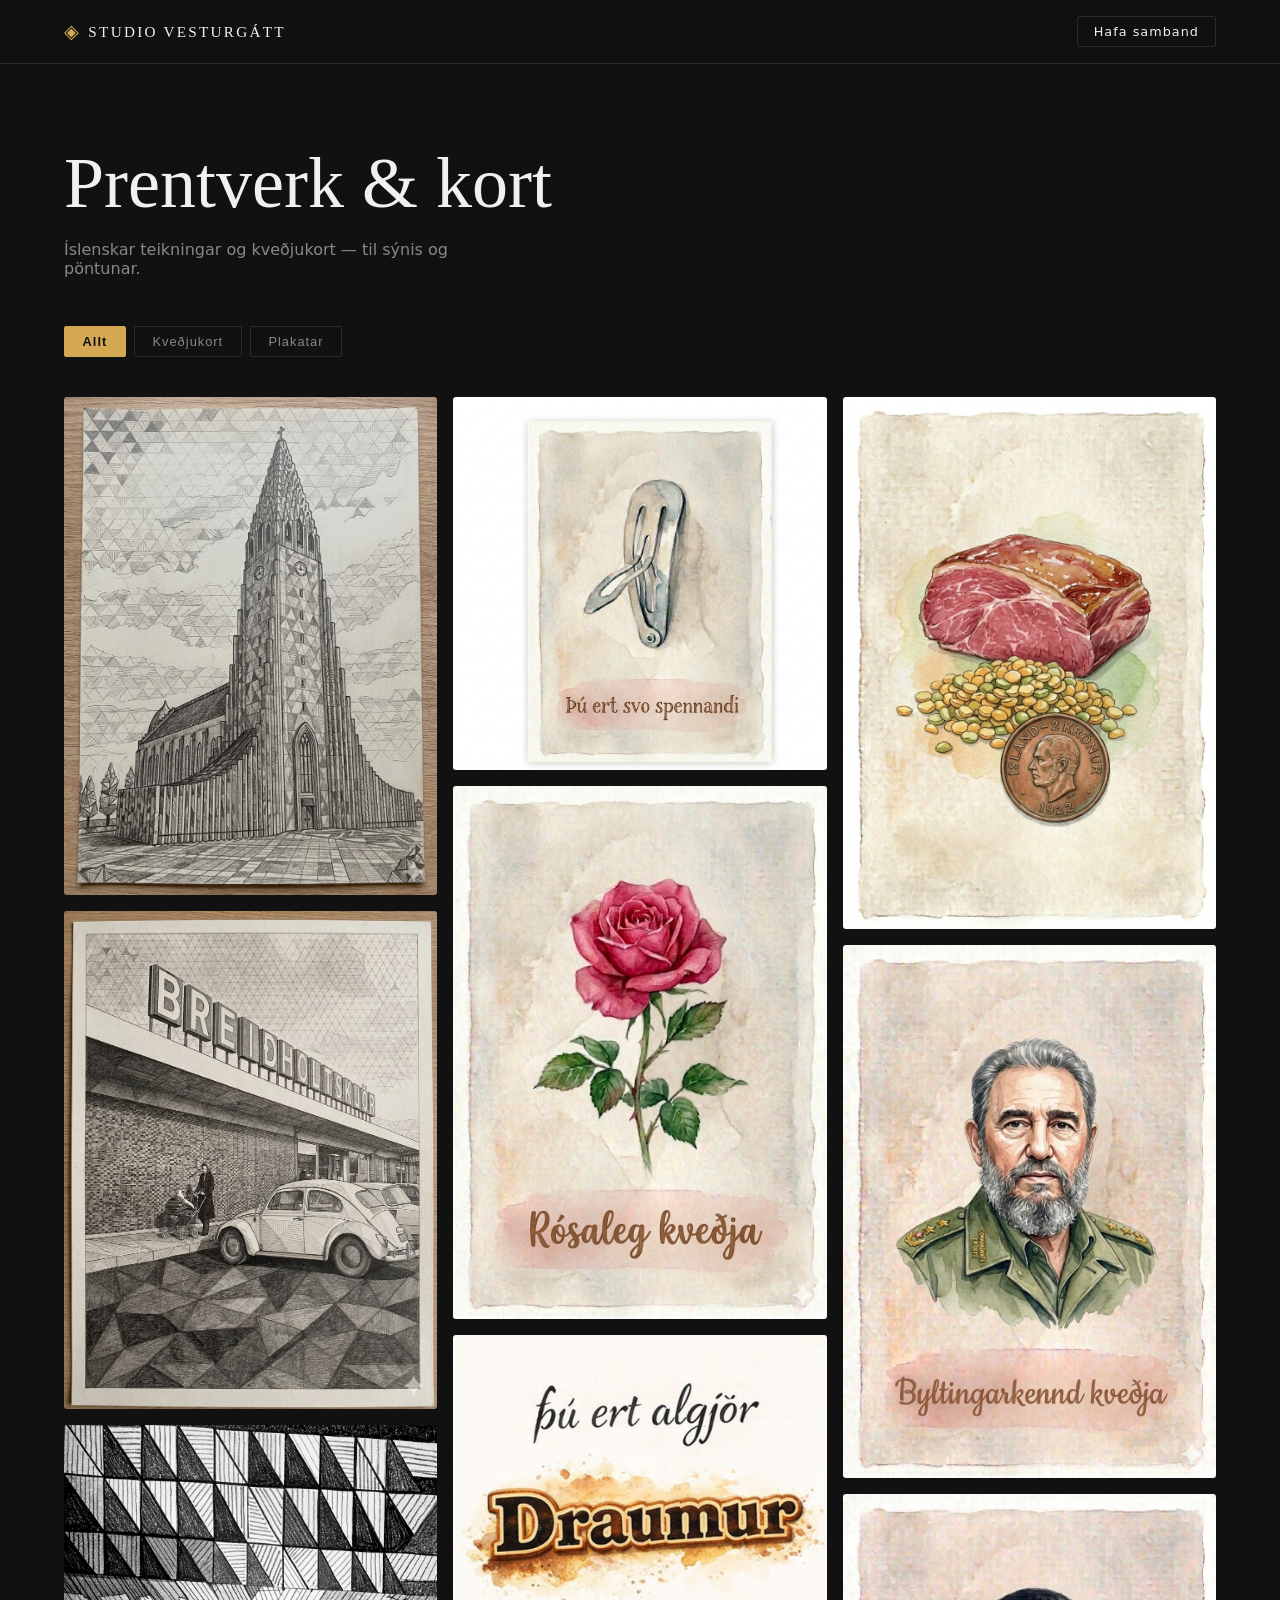
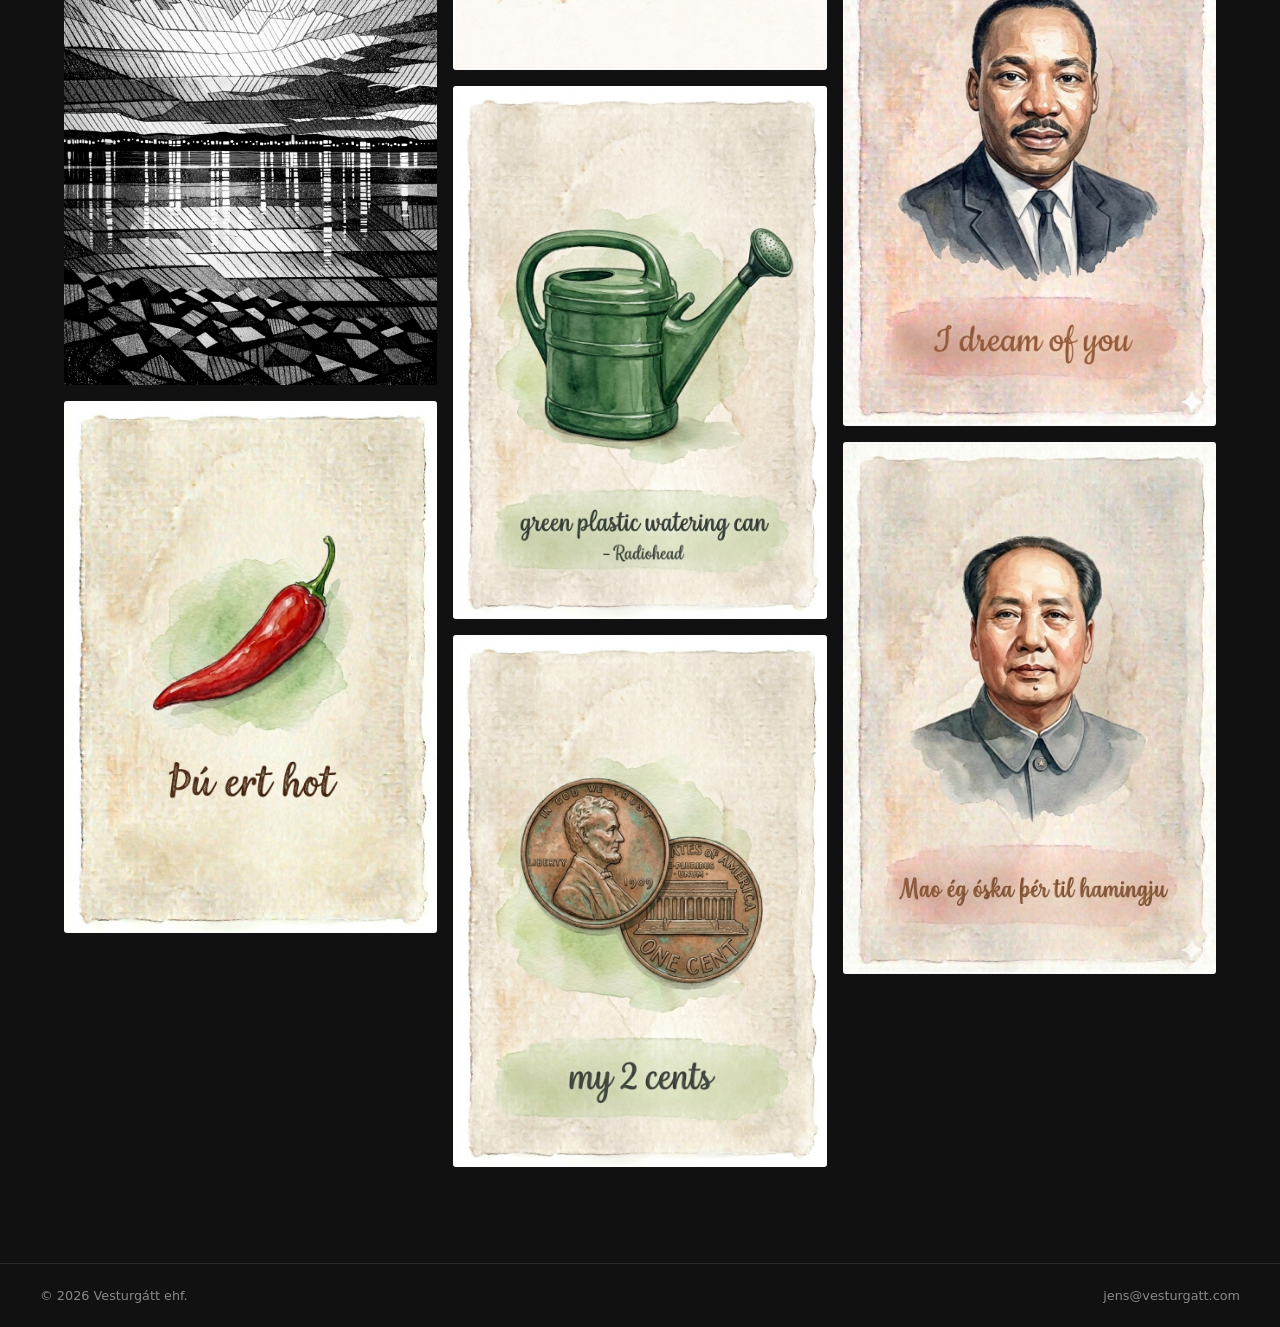
==== index.html @ df01d3bf "Initial commit — studio.vesturgatt.com showcase site" ====
<!DOCTYPE html>
<html lang="is">
<head>
  <meta charset="UTF-8" />
  <meta name="viewport" content="width=device-width, initial-scale=1.0" />
  <title>Studio Vesturgátt</title>
  <link rel="stylesheet" href="style.css" />
</head>
<body>

  <header>
    <div class="header-inner">
      <div class="logo">
        <span class="logo-mark">◈</span>
        <span class="logo-text">STUDIO VESTURGÁTT</span>
      </div>
      <a href="mailto:jens@vesturgatt.com" class="contact-btn">Hafa samband</a>
    </div>
  </header>

  <section class="hero">
    <h1>Prent&shy;verk &amp; kort</h1>
    <p>Íslenskar teikningar og kveðjukort — til sýnis og pöntunar.</p>
  </section>

  <section class="gallery-section">
    <div class="filters">
      <button class="filter-btn active" data-filter="all">Allt</button>
      <button class="filter-btn" data-filter="kvedja">Kveðjukort</button>
      <button class="filter-btn" data-filter="plakat">Plakatar</button>
    </div>

    <div class="grid" id="grid">

      <!-- Plakatar -->
      <div class="item" data-category="plakat">
        <img src="assets/Hallgrims.png" alt="Hallgrímskirkja" loading="lazy" />
        <div class="item-info">
          <span class="item-title">Hallgrímskirkja</span>
          <span class="item-tag">Plakati</span>
        </div>
      </div>

      <div class="item" data-category="plakat">
        <img src="assets/Breiðholtskjör.png" alt="Breiðholtskjör" loading="lazy" />
        <div class="item-info">
          <span class="item-title">Breiðholtskjör</span>
          <span class="item-tag">Plakati</span>
        </div>
      </div>

      <div class="item" data-category="plakat">
        <img src="assets/VIK skyline 30jan.png" alt="VÍK Skyline" loading="lazy" />
        <div class="item-info">
          <span class="item-title">VÍK Skyline</span>
          <span class="item-tag">Plakati</span>
        </div>
      </div>

      <!-- Kveðjukort -->
      <div class="item" data-category="kvedja">
        <img src="assets/þú ert hot.png" alt="Þú ert hot" loading="lazy" />
        <div class="item-info">
          <span class="item-title">Þú ert hot</span>
          <span class="item-tag">Kveðjukort</span>
        </div>
      </div>

      <div class="item" data-category="kvedja">
        <img src="assets/Þú ert svo spennandi.png" alt="Þú ert svo spennandi" loading="lazy" />
        <div class="item-info">
          <span class="item-title">Þú ert svo spennandi</span>
          <span class="item-tag">Kveðjukort</span>
        </div>
      </div>

      <div class="item" data-category="kvedja">
        <img src="assets/Rósaleg kveðja.png" alt="Rósaleg kveðja" loading="lazy" />
        <div class="item-info">
          <span class="item-title">Rósaleg kveðja</span>
          <span class="item-tag">Kveðjukort</span>
        </div>
      </div>

      <div class="item" data-category="kvedja">
        <img src="assets/draumur_kort.jpg" alt="Þú ert algjör Draumur" loading="lazy" />
        <div class="item-info">
          <span class="item-title">Þú ert algjör Draumur</span>
          <span class="item-tag">Kveðjukort</span>
        </div>
      </div>

      <div class="item" data-category="kvedja">
        <img src="assets/greenplasticwateringcan.png" alt="Green plastic watering can" loading="lazy" />
        <div class="item-info">
          <span class="item-title">Green plastic watering can</span>
          <span class="item-tag">Kveðjukort</span>
        </div>
      </div>

      <div class="item" data-category="kvedja">
        <img src="assets/my2cents-2.png" alt="My 2 cents" loading="lazy" />
        <div class="item-info">
          <span class="item-title">My 2 cents</span>
          <span class="item-tag">Kveðjukort</span>
        </div>
      </div>

      <div class="item" data-category="kvedja">
        <img src="assets/saltkjötogbaunirtúkall.png" alt="Saltkjöt og baunir" loading="lazy" />
        <div class="item-info">
          <span class="item-title">Saltkjöt og baunir</span>
          <span class="item-tag">Kveðjukort</span>
        </div>
      </div>

      <div class="item" data-category="kvedja">
        <img src="assets/Castro.png" alt="Byltingarkennd kveðja" loading="lazy" />
        <div class="item-info">
          <span class="item-title">Byltingarkennd kveðja</span>
          <span class="item-tag">Kveðjukort</span>
        </div>
      </div>

      <div class="item" data-category="kvedja">
        <img src="assets/MLK.png" alt="I dream of you" loading="lazy" />
        <div class="item-info">
          <span class="item-title">I dream of you</span>
          <span class="item-tag">Kveðjukort</span>
        </div>
      </div>

      <div class="item" data-category="kvedja">
        <img src="assets/Mao.png" alt="Mao ég óska þér til hamingju" loading="lazy" />
        <div class="item-info">
          <span class="item-title">Mao ég óska þér til hamingju</span>
          <span class="item-tag">Kveðjukort</span>
        </div>
      </div>

    </div>
  </section>

  <footer>
    <div class="footer-inner">
      <span>© 2026 Vesturgátt ehf.</span>
      <a href="mailto:jens@vesturgatt.com">jens@vesturgatt.com</a>
    </div>
  </footer>

  <!-- Lightbox -->
  <div class="lightbox" id="lightbox">
    <button class="lightbox-close" id="lightbox-close">✕</button>
    <div class="lightbox-content">
      <img id="lightbox-img" src="" alt="" />
      <div class="lightbox-meta">
        <span id="lightbox-title"></span>
        <span id="lightbox-tag"></span>
      </div>
      <a href="mailto:jens@vesturgatt.com?subject=Pöntun" class="lightbox-order-btn">Panta þetta</a>
    </div>
  </div>

  <script src="script.js"></script>
</body>
</html>
---- style.css ----
*, *::before, *::after {
  box-sizing: border-box;
  margin: 0;
  padding: 0;
}

:root {
  --bg: #111111;
  --surface: #1c1c1c;
  --border: #2a2a2a;
  --text: #f0f0f0;
  --muted: #888;
  --accent: #d4a853;
  --font-display: 'Georgia', 'Times New Roman', serif;
  --font-body: system-ui, -apple-system, sans-serif;
}

html {
  scroll-behavior: smooth;
}

body {
  background: var(--bg);
  color: var(--text);
  font-family: var(--font-body);
  min-height: 100vh;
}

/* ── Header ── */
header {
  position: sticky;
  top: 0;
  z-index: 100;
  background: rgba(17, 17, 17, 0.92);
  backdrop-filter: blur(12px);
  border-bottom: 1px solid var(--border);
}

.header-inner {
  max-width: 1200px;
  margin: 0 auto;
  padding: 1rem 1.5rem;
  display: flex;
  align-items: center;
  justify-content: space-between;
}

.logo {
  display: flex;
  align-items: center;
  gap: 0.6rem;
}

.logo-mark {
  color: var(--accent);
  font-size: 1.2rem;
}

.logo-text {
  font-family: var(--font-display);
  font-size: 0.95rem;
  letter-spacing: 0.15em;
  color: var(--text);
}

.contact-btn {
  font-size: 0.8rem;
  letter-spacing: 0.08em;
  color: var(--text);
  text-decoration: none;
  border: 1px solid var(--border);
  padding: 0.45rem 1rem;
  border-radius: 2px;
  transition: border-color 0.2s, color 0.2s;
}

.contact-btn:hover {
  border-color: var(--accent);
  color: var(--accent);
}

/* ── Hero ── */
.hero {
  max-width: 1200px;
  margin: 0 auto;
  padding: 5rem 1.5rem 3rem;
}

.hero h1 {
  font-family: var(--font-display);
  font-size: clamp(2.5rem, 6vw, 4.5rem);
  font-weight: normal;
  line-height: 1.1;
  color: var(--text);
  margin-bottom: 1rem;
}

.hero p {
  font-size: 1rem;
  color: var(--muted);
  max-width: 400px;
}

/* ── Filters ── */
.gallery-section {
  max-width: 1200px;
  margin: 0 auto;
  padding: 0 1.5rem 6rem;
}

.filters {
  display: flex;
  gap: 0.5rem;
  margin-bottom: 2.5rem;
}

.filter-btn {
  background: transparent;
  border: 1px solid var(--border);
  color: var(--muted);
  font-size: 0.8rem;
  letter-spacing: 0.08em;
  padding: 0.45rem 1.1rem;
  border-radius: 2px;
  cursor: pointer;
  transition: all 0.2s;
}

.filter-btn:hover {
  color: var(--text);
  border-color: #444;
}

.filter-btn.active {
  background: var(--accent);
  border-color: var(--accent);
  color: #111;
  font-weight: 600;
}

/* ── Grid ── */
.grid {
  columns: 3 280px;
  gap: 1rem;
}

.item {
  break-inside: avoid;
  margin-bottom: 1rem;
  position: relative;
  cursor: pointer;
  overflow: hidden;
  border-radius: 3px;
  background: var(--surface);
}

.item img {
  display: block;
  width: 100%;
  height: auto;
  transition: transform 0.4s ease, opacity 0.3s;
}

.item:hover img {
  transform: scale(1.03);
  opacity: 0.85;
}

.item-info {
  position: absolute;
  bottom: 0;
  left: 0;
  right: 0;
  padding: 2rem 1rem 0.9rem;
  background: linear-gradient(transparent, rgba(0,0,0,0.75));
  display: flex;
  align-items: flex-end;
  justify-content: space-between;
  opacity: 0;
  transition: opacity 0.3s;
}

.item:hover .item-info {
  opacity: 1;
}

.item-title {
  font-family: var(--font-display);
  font-size: 0.9rem;
  color: #fff;
}

.item-tag {
  font-size: 0.7rem;
  letter-spacing: 0.08em;
  color: var(--accent);
  text-transform: uppercase;
}

/* Hidden items during filter */
.item.hidden {
  display: none;
}

/* ── Lightbox ── */
.lightbox {
  position: fixed;
  inset: 0;
  z-index: 999;
  background: rgba(0,0,0,0.92);
  display: flex;
  align-items: center;
  justify-content: center;
  opacity: 0;
  pointer-events: none;
  transition: opacity 0.3s;
}

.lightbox.open {
  opacity: 1;
  pointer-events: all;
}

.lightbox-close {
  position: absolute;
  top: 1.5rem;
  right: 1.5rem;
  background: none;
  border: none;
  color: var(--muted);
  font-size: 1.4rem;
  cursor: pointer;
  transition: color 0.2s;
  line-height: 1;
}

.lightbox-close:hover {
  color: var(--text);
}

.lightbox-content {
  display: flex;
  flex-direction: column;
  align-items: center;
  gap: 1.2rem;
  max-width: 90vw;
  max-height: 90vh;
}

#lightbox-img {
  max-width: 100%;
  max-height: 75vh;
  object-fit: contain;
  border-radius: 3px;
  box-shadow: 0 30px 80px rgba(0,0,0,0.6);
}

.lightbox-meta {
  display: flex;
  align-items: center;
  gap: 1rem;
}

#lightbox-title {
  font-family: var(--font-display);
  font-size: 1.1rem;
  color: var(--text);
}

#lightbox-tag {
  font-size: 0.7rem;
  letter-spacing: 0.1em;
  color: var(--accent);
  text-transform: uppercase;
}

.lightbox-order-btn {
  font-size: 0.82rem;
  letter-spacing: 0.1em;
  color: #111;
  background: var(--accent);
  text-decoration: none;
  padding: 0.65rem 1.8rem;
  border-radius: 2px;
  transition: opacity 0.2s;
}

.lightbox-order-btn:hover {
  opacity: 0.85;
}

/* ── Footer ── */
footer {
  border-top: 1px solid var(--border);
  padding: 1.5rem;
}

.footer-inner {
  max-width: 1200px;
  margin: 0 auto;
  display: flex;
  justify-content: space-between;
  align-items: center;
  font-size: 0.8rem;
  color: var(--muted);
}

.footer-inner a {
  color: var(--muted);
  text-decoration: none;
  transition: color 0.2s;
}

.footer-inner a:hover {
  color: var(--accent);
}

/* ── Responsive ── */
@media (max-width: 600px) {
  .grid {
    columns: 2 140px;
    gap: 0.5rem;
  }

  .item {
    margin-bottom: 0.5rem;
  }

  .item-info {
    opacity: 1;
  }

  .hero {
    padding: 3rem 1.5rem 2rem;
  }

  .logo-text {
    font-size: 0.8rem;
  }
}
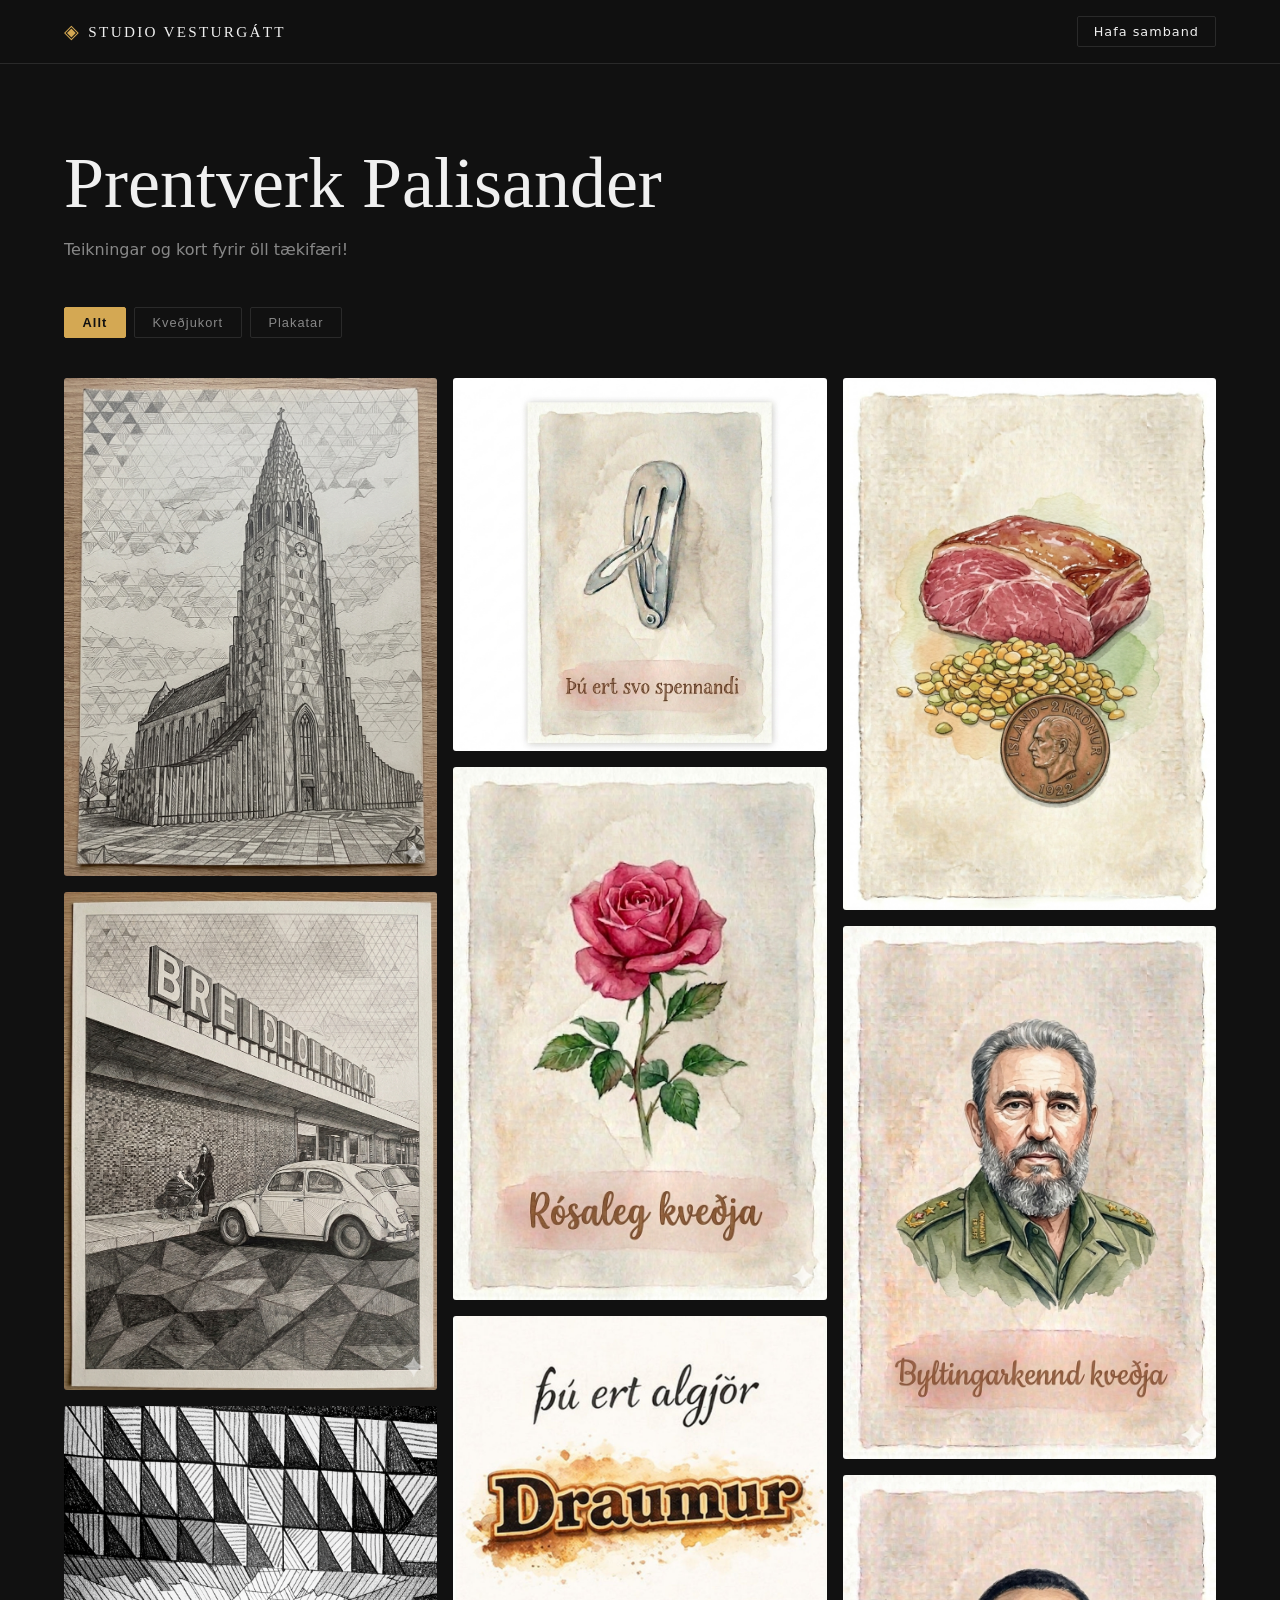
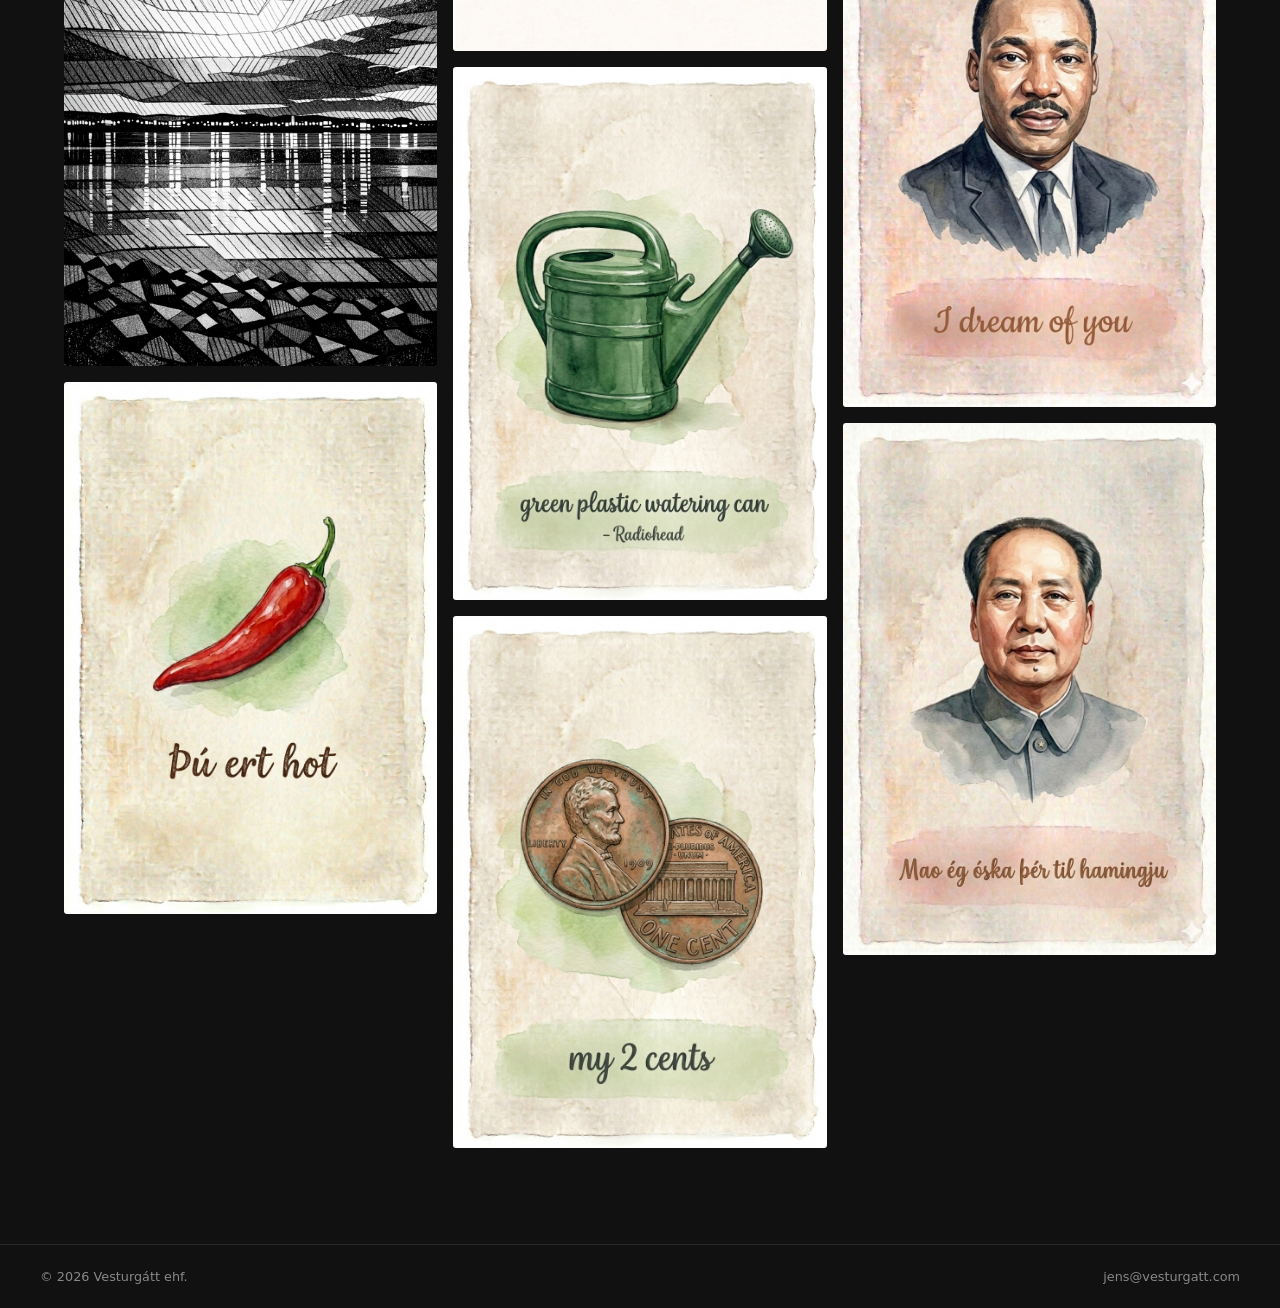
==== commit 3d78a4f6: "Update hero text — Prentverk Palisander" ====
--- a/index.html
+++ b/index.html
@@ -19,8 +19,8 @@
   </header>
 
   <section class="hero">
-    <h1>Prent&shy;verk &amp; kort</h1>
-    <p>Íslenskar teikningar og kveðjukort — til sýnis og pöntunar.</p>
+    <h1>Prentverk Palisander</h1>
+    <p>Teikningar og kort fyrir öll tækifæri!</p>
   </section>
 
   <section class="gallery-section">
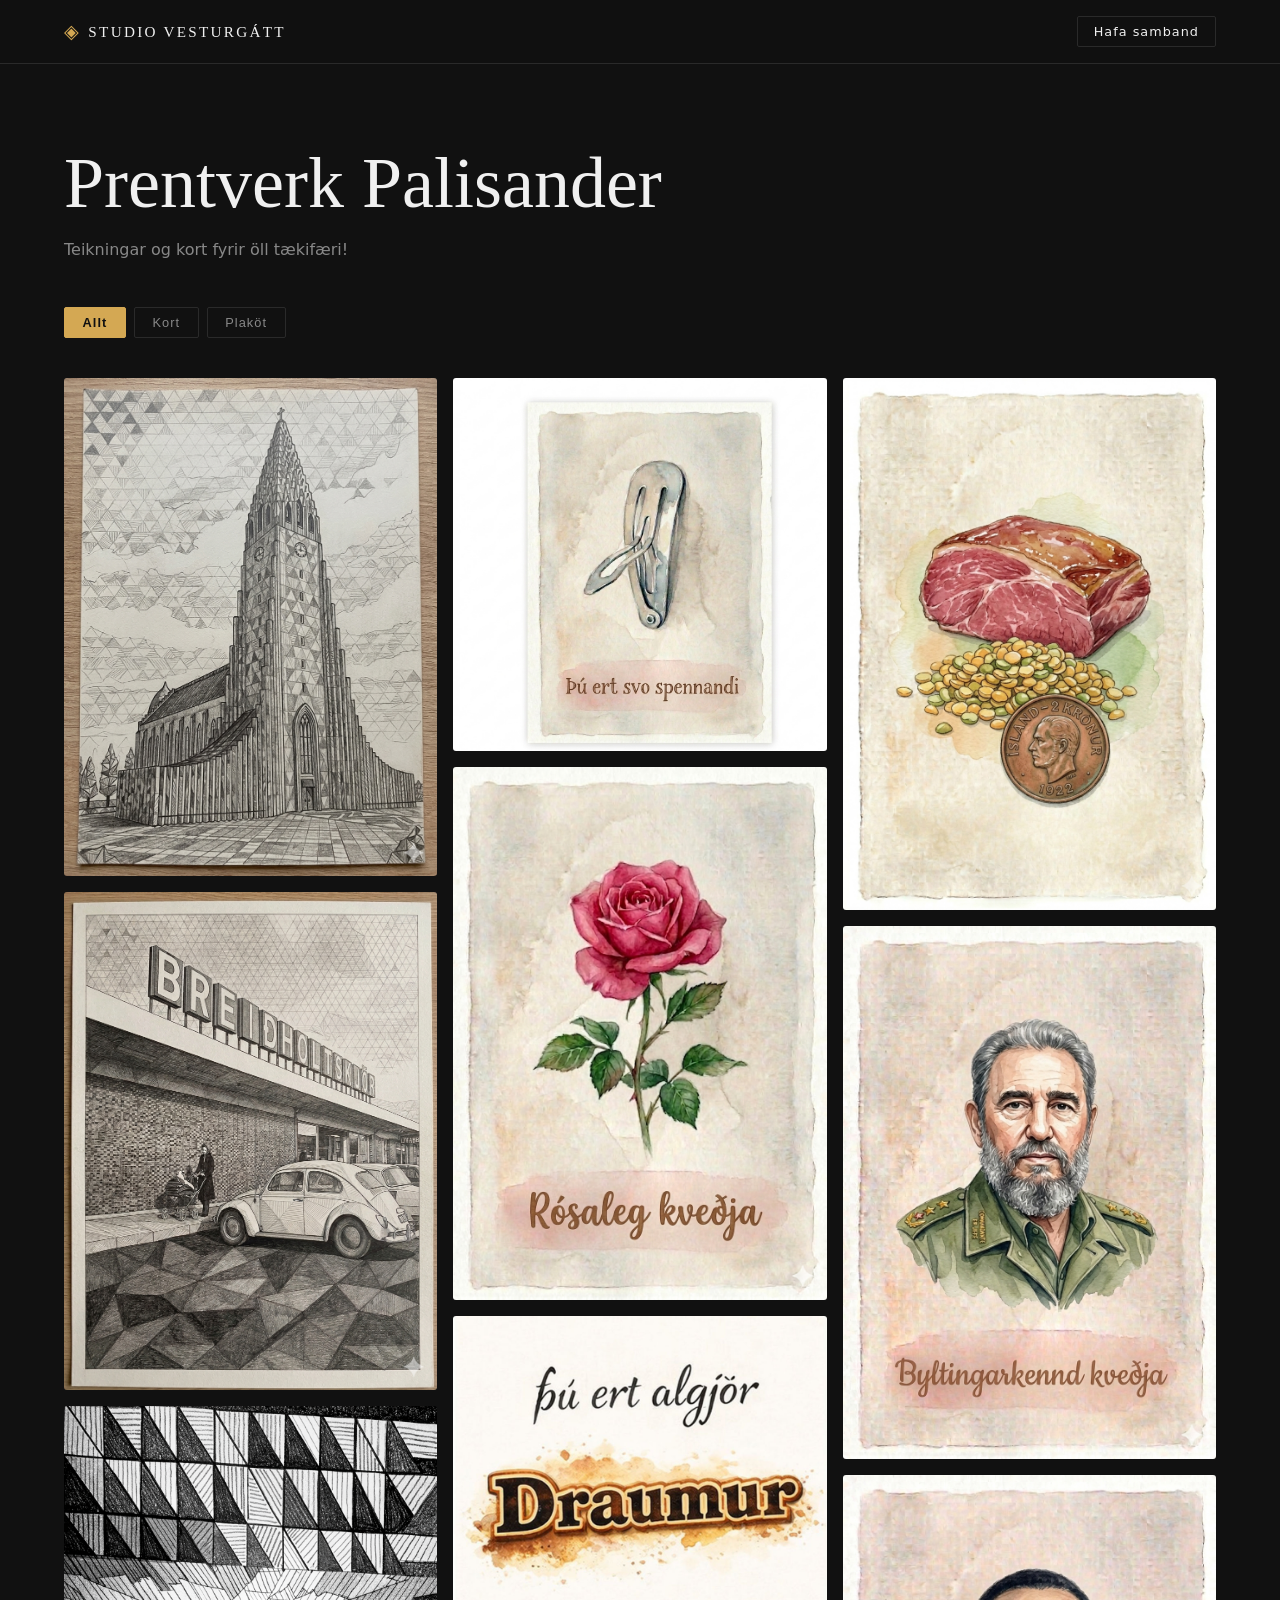
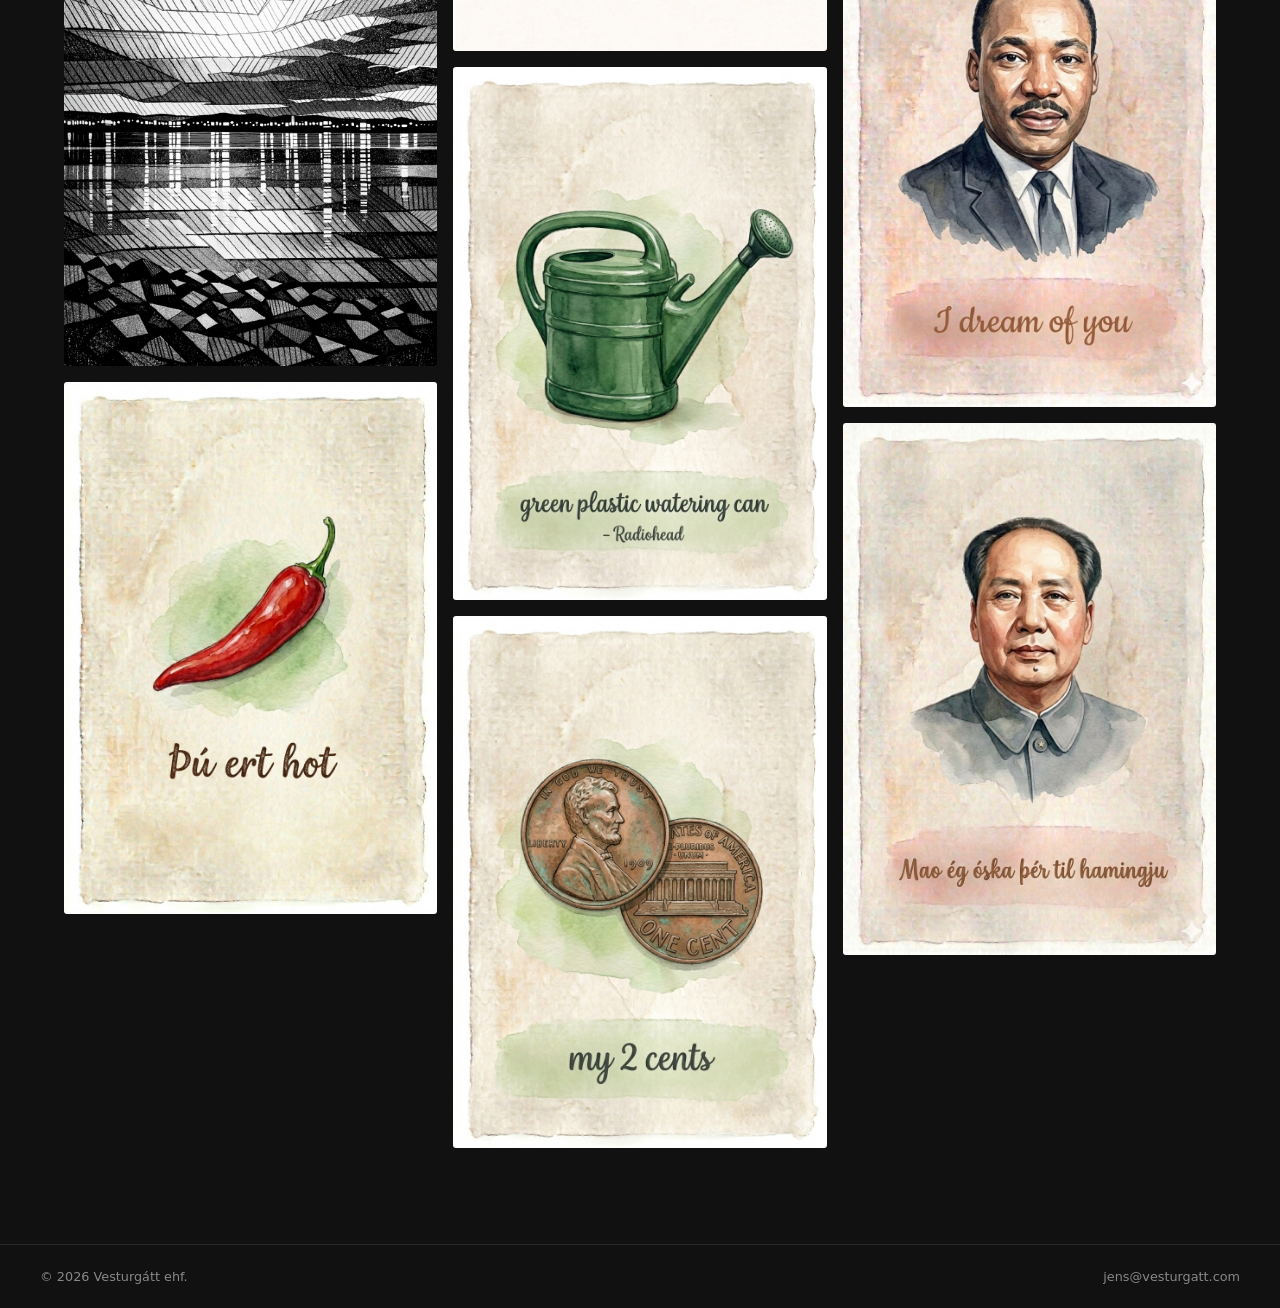
==== commit 33d49e60: "Rename filters: Kort / Plaköt" ====
--- a/index.html
+++ b/index.html
@@ -26,8 +26,8 @@
   <section class="gallery-section">
     <div class="filters">
       <button class="filter-btn active" data-filter="all">Allt</button>
-      <button class="filter-btn" data-filter="kvedja">Kveðjukort</button>
-      <button class="filter-btn" data-filter="plakat">Plakatar</button>
+      <button class="filter-btn" data-filter="kvedja">Kort</button>
+      <button class="filter-btn" data-filter="plakat">Plaköt</button>
     </div>
 
     <div class="grid" id="grid">
@@ -37,7 +37,7 @@
         <img src="assets/Hallgrims.png" alt="Hallgrímskirkja" loading="lazy" />
         <div class="item-info">
           <span class="item-title">Hallgrímskirkja</span>
-          <span class="item-tag">Plakati</span>
+          <span class="item-tag">Plakot</span>
         </div>
       </div>
 
@@ -45,7 +45,7 @@
         <img src="assets/Breiðholtskjör.png" alt="Breiðholtskjör" loading="lazy" />
         <div class="item-info">
           <span class="item-title">Breiðholtskjör</span>
-          <span class="item-tag">Plakati</span>
+          <span class="item-tag">Plakot</span>
         </div>
       </div>
 
@@ -53,7 +53,7 @@
         <img src="assets/VIK skyline 30jan.png" alt="VÍK Skyline" loading="lazy" />
         <div class="item-info">
           <span class="item-title">VÍK Skyline</span>
-          <span class="item-tag">Plakati</span>
+          <span class="item-tag">Plakot</span>
         </div>
       </div>
 
@@ -62,7 +62,7 @@
         <img src="assets/þú ert hot.png" alt="Þú ert hot" loading="lazy" />
         <div class="item-info">
           <span class="item-title">Þú ert hot</span>
-          <span class="item-tag">Kveðjukort</span>
+          <span class="item-tag">Kort</span>
         </div>
       </div>
 
@@ -70,7 +70,7 @@
         <img src="assets/Þú ert svo spennandi.png" alt="Þú ert svo spennandi" loading="lazy" />
         <div class="item-info">
           <span class="item-title">Þú ert svo spennandi</span>
-          <span class="item-tag">Kveðjukort</span>
+          <span class="item-tag">Kort</span>
         </div>
       </div>
 
@@ -78,7 +78,7 @@
         <img src="assets/Rósaleg kveðja.png" alt="Rósaleg kveðja" loading="lazy" />
         <div class="item-info">
           <span class="item-title">Rósaleg kveðja</span>
-          <span class="item-tag">Kveðjukort</span>
+          <span class="item-tag">Kort</span>
         </div>
       </div>
 
@@ -86,7 +86,7 @@
         <img src="assets/draumur_kort.jpg" alt="Þú ert algjör Draumur" loading="lazy" />
         <div class="item-info">
           <span class="item-title">Þú ert algjör Draumur</span>
-          <span class="item-tag">Kveðjukort</span>
+          <span class="item-tag">Kort</span>
         </div>
       </div>
 
@@ -94,7 +94,7 @@
         <img src="assets/greenplasticwateringcan.png" alt="Green plastic watering can" loading="lazy" />
         <div class="item-info">
           <span class="item-title">Green plastic watering can</span>
-          <span class="item-tag">Kveðjukort</span>
+          <span class="item-tag">Kort</span>
         </div>
       </div>
 
@@ -102,7 +102,7 @@
         <img src="assets/my2cents-2.png" alt="My 2 cents" loading="lazy" />
         <div class="item-info">
           <span class="item-title">My 2 cents</span>
-          <span class="item-tag">Kveðjukort</span>
+          <span class="item-tag">Kort</span>
         </div>
       </div>
 
@@ -110,7 +110,7 @@
         <img src="assets/saltkjötogbaunirtúkall.png" alt="Saltkjöt og baunir" loading="lazy" />
         <div class="item-info">
           <span class="item-title">Saltkjöt og baunir</span>
-          <span class="item-tag">Kveðjukort</span>
+          <span class="item-tag">Kort</span>
         </div>
       </div>
 
@@ -118,7 +118,7 @@
         <img src="assets/Castro.png" alt="Byltingarkennd kveðja" loading="lazy" />
         <div class="item-info">
           <span class="item-title">Byltingarkennd kveðja</span>
-          <span class="item-tag">Kveðjukort</span>
+          <span class="item-tag">Kort</span>
         </div>
       </div>
 
@@ -126,7 +126,7 @@
         <img src="assets/MLK.png" alt="I dream of you" loading="lazy" />
         <div class="item-info">
           <span class="item-title">I dream of you</span>
-          <span class="item-tag">Kveðjukort</span>
+          <span class="item-tag">Kort</span>
         </div>
       </div>
 
@@ -134,7 +134,7 @@
         <img src="assets/Mao.png" alt="Mao ég óska þér til hamingju" loading="lazy" />
         <div class="item-info">
           <span class="item-title">Mao ég óska þér til hamingju</span>
-          <span class="item-tag">Kveðjukort</span>
+          <span class="item-tag">Kort</span>
         </div>
       </div>
 
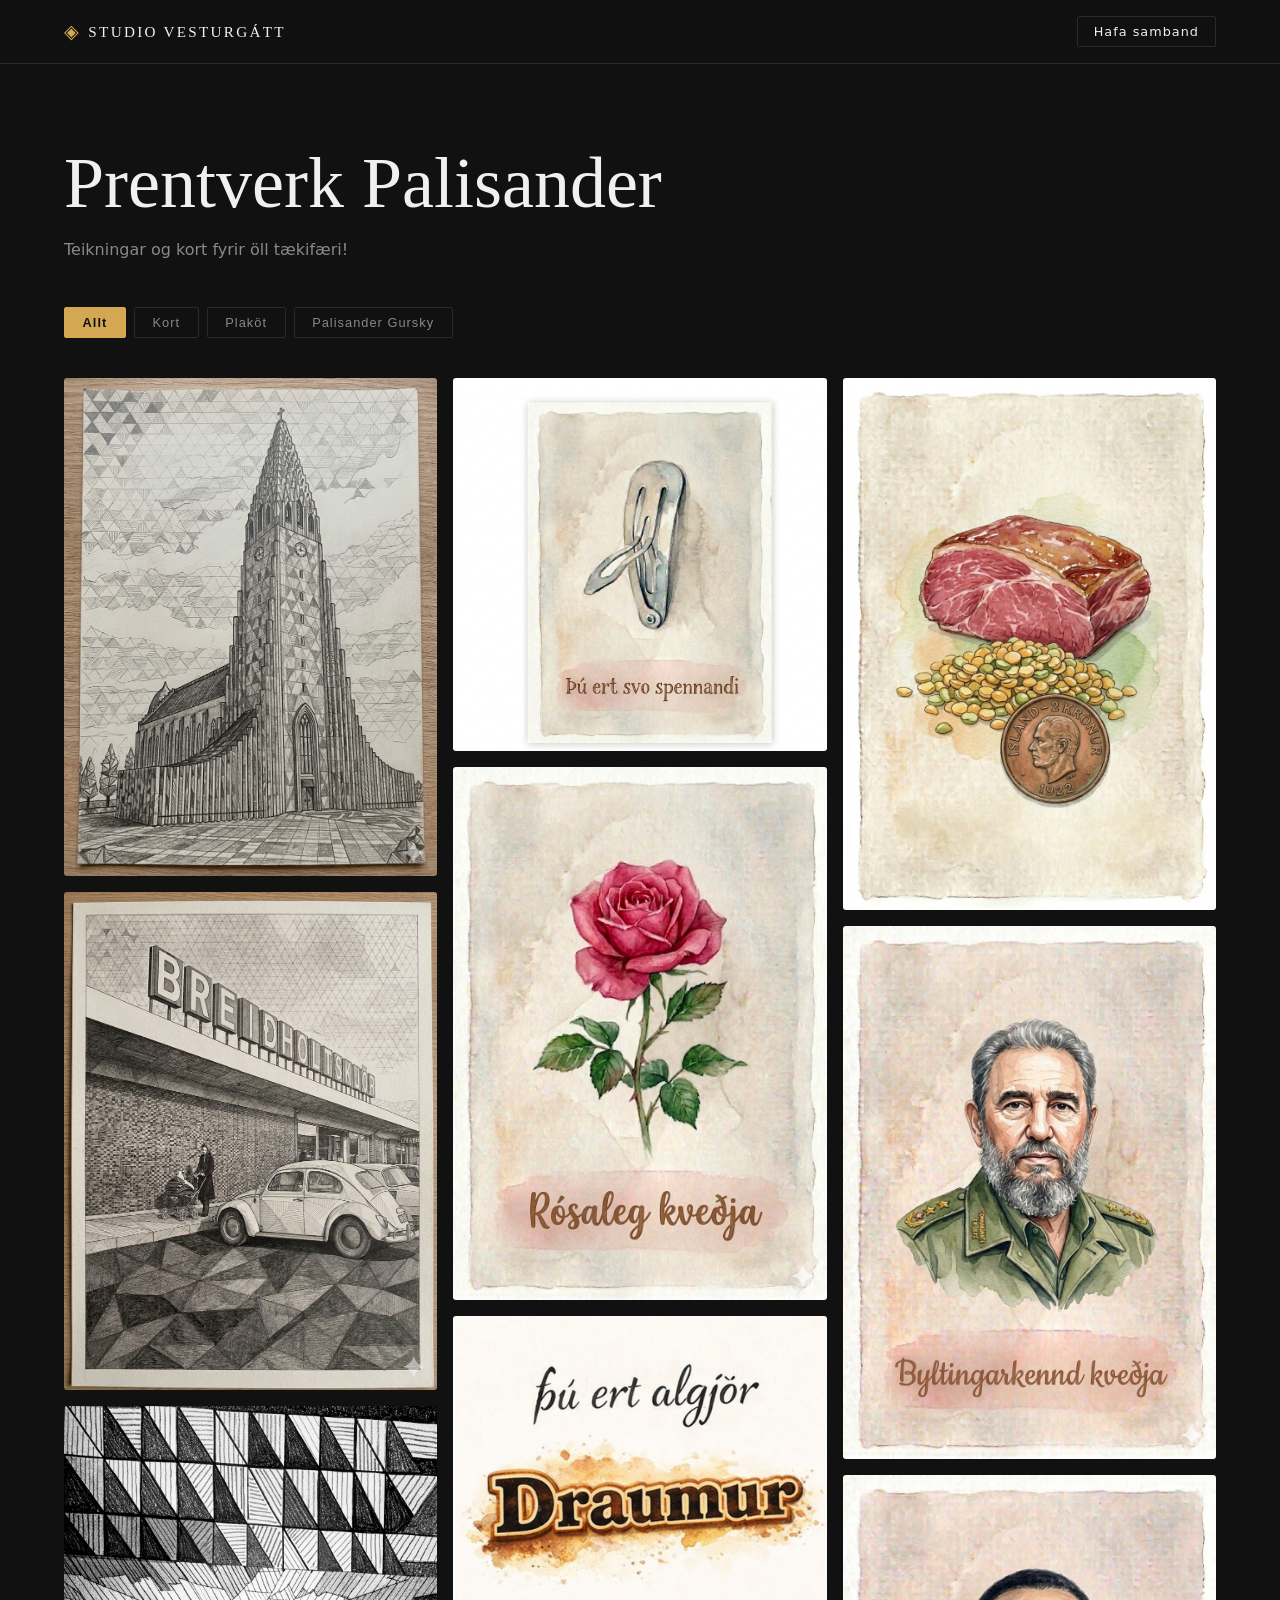
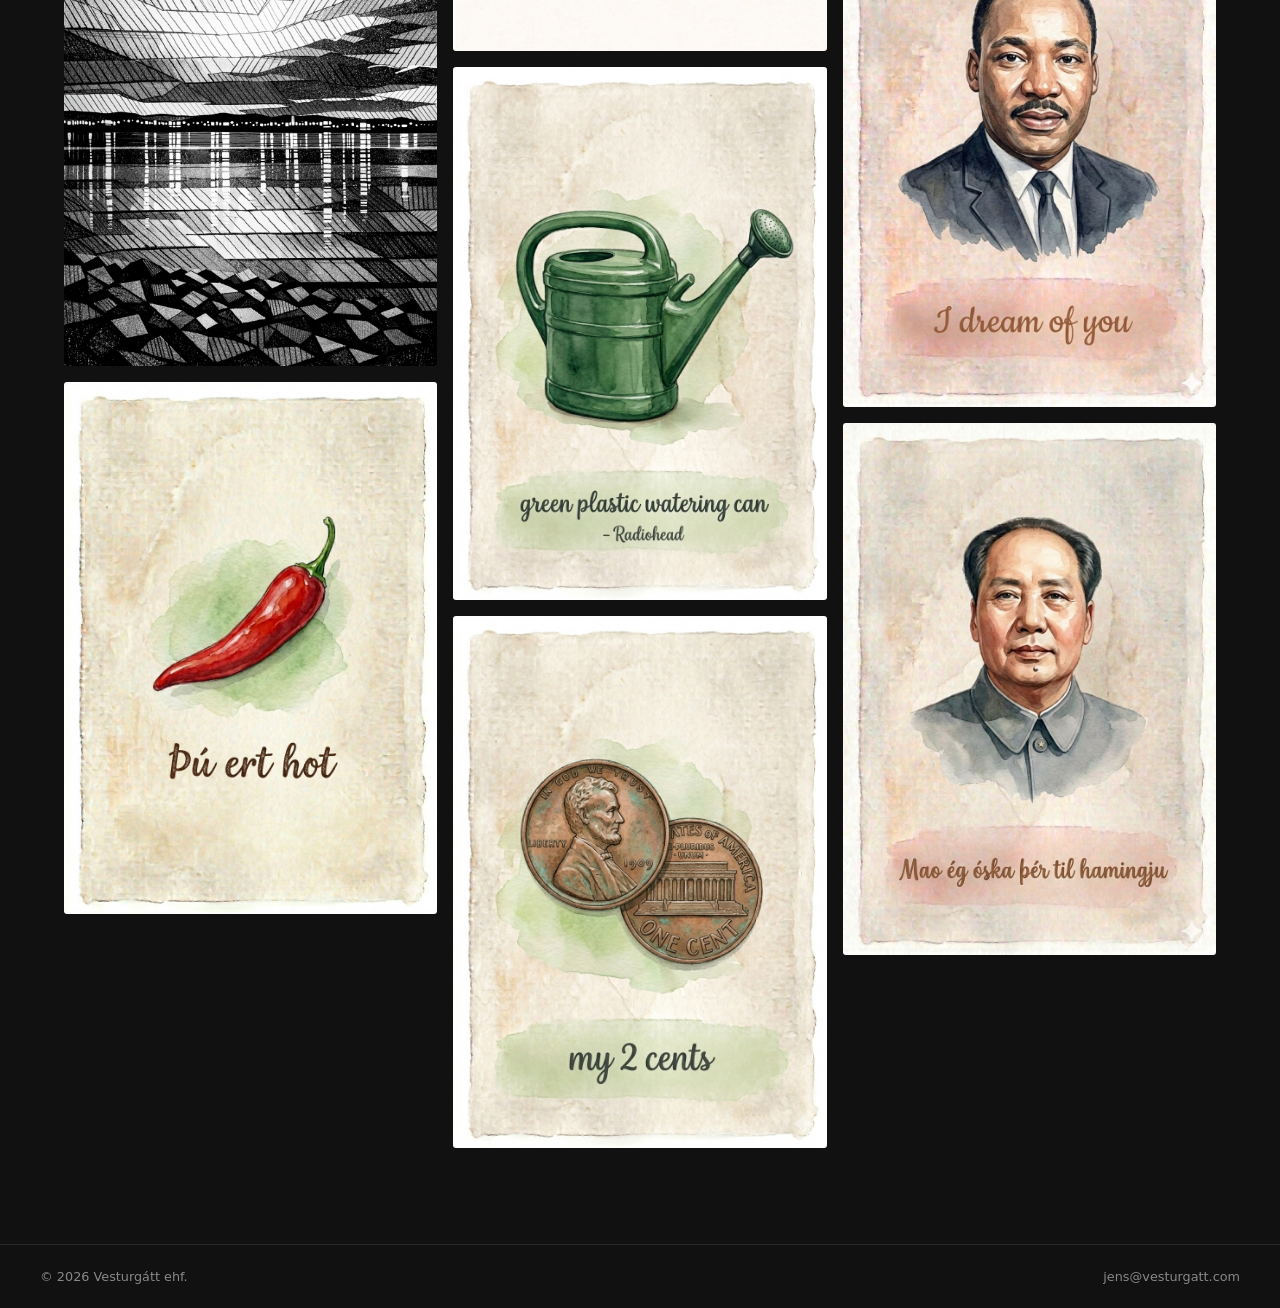
==== commit 7a7bfbb1: "Add Palisander Gursky tab (hash routing, hidden from Allt) Co-Authored-By: Claude Opus 5.5 <noreply@" ====
--- a/index.html
+++ b/index.html
@@ -28,6 +28,7 @@
       <button class="filter-btn active" data-filter="all">Allt</button>
       <button class="filter-btn" data-filter="kvedja">Kort</button>
       <button class="filter-btn" data-filter="plakat">Plaköt</button>
+      <button class="filter-btn" data-filter="gursky">Palisander Gursky</button>
     </div>
 
     <div class="grid" id="grid">
@@ -135,6 +136,39 @@
         <div class="item-info">
           <span class="item-title">Mao ég óska þér til hamingju</span>
           <span class="item-tag">Kort</span>
+        </div>
+      </div>
+
+      <!-- Palisander Gursky -->
+      <div class="item" data-category="gursky">
+        <img src="assets/gursky-1.png" alt="Palisander Gursky #01" loading="lazy" />
+        <div class="item-info">
+          <span class="item-title">Palisander Gursky #01</span>
+          <span class="item-tag">Ljósmyndlist</span>
+        </div>
+      </div>
+
+      <div class="item" data-category="gursky">
+        <img src="assets/gursky-2.png" alt="Palisander Gursky #02" loading="lazy" />
+        <div class="item-info">
+          <span class="item-title">Palisander Gursky #02</span>
+          <span class="item-tag">Ljósmyndlist</span>
+        </div>
+      </div>
+
+      <div class="item" data-category="gursky">
+        <img src="assets/gursky-3.png" alt="Palisander Gursky #03" loading="lazy" />
+        <div class="item-info">
+          <span class="item-title">Palisander Gursky #03</span>
+          <span class="item-tag">Ljósmyndlist</span>
+        </div>
+      </div>
+
+      <div class="item" data-category="gursky">
+        <img src="assets/gursky-4.png" alt="Palisander Gursky #04" loading="lazy" />
+        <div class="item-info">
+          <span class="item-title">Palisander Gursky #04</span>
+          <span class="item-tag">Ljósmyndlist</span>
         </div>
       </div>
 
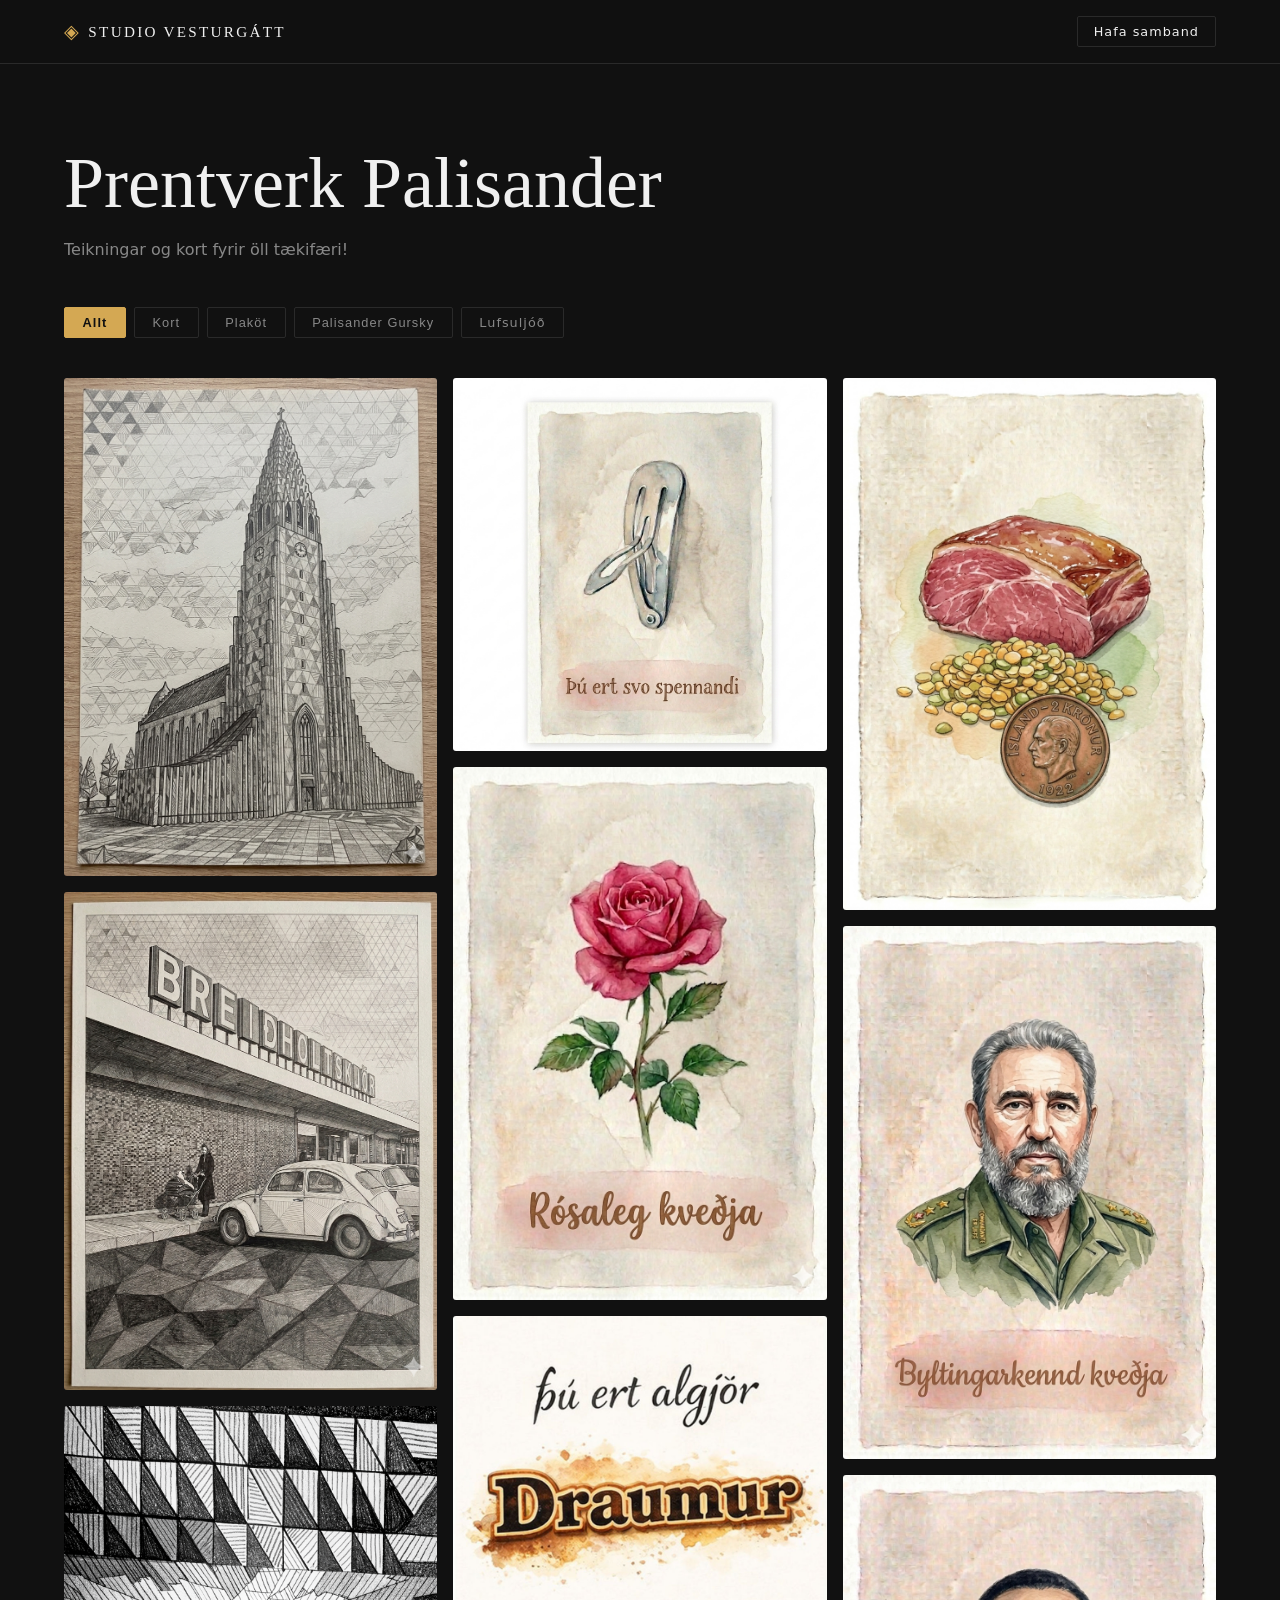
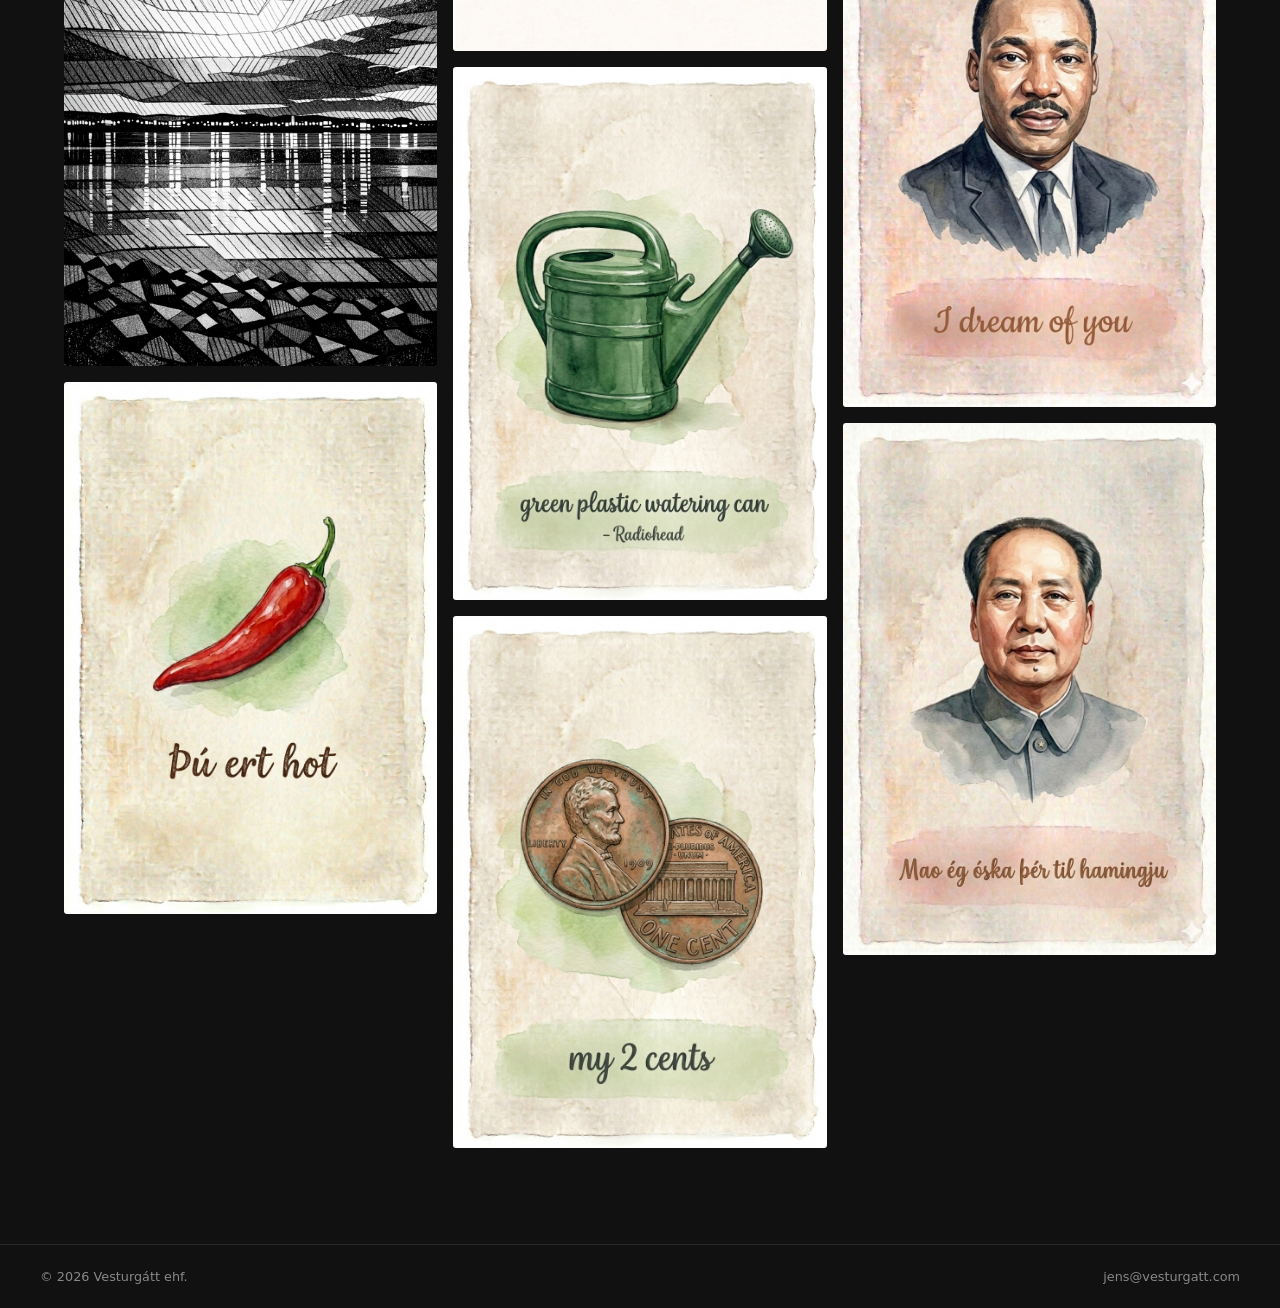
==== commit 74c4a286: "Add Lufsuljóð Jens as /lufsuljod/ subpage with tab link Page and 17 images copied unchanged from luf" ====
--- a/index.html
+++ b/index.html
@@ -29,6 +29,7 @@
       <button class="filter-btn" data-filter="kvedja">Kort</button>
       <button class="filter-btn" data-filter="plakat">Plaköt</button>
       <button class="filter-btn" data-filter="gursky">Palisander Gursky</button>
+      <a class="filter-btn" href="lufsuljod/">Lufsuljóð</a>
     </div>
 
     <div class="grid" id="grid">
--- a/style.css
+++ b/style.css
@@ -110,6 +110,7 @@
 
 .filters {
   display: flex;
+  flex-wrap: wrap;
   gap: 0.5rem;
   margin-bottom: 2.5rem;
 }
@@ -124,6 +125,11 @@
   border-radius: 2px;
   cursor: pointer;
   transition: all 0.2s;
+}
+
+a.filter-btn {
+  text-decoration: none;
+  display: inline-block;
 }
 
 .filter-btn:hover {
